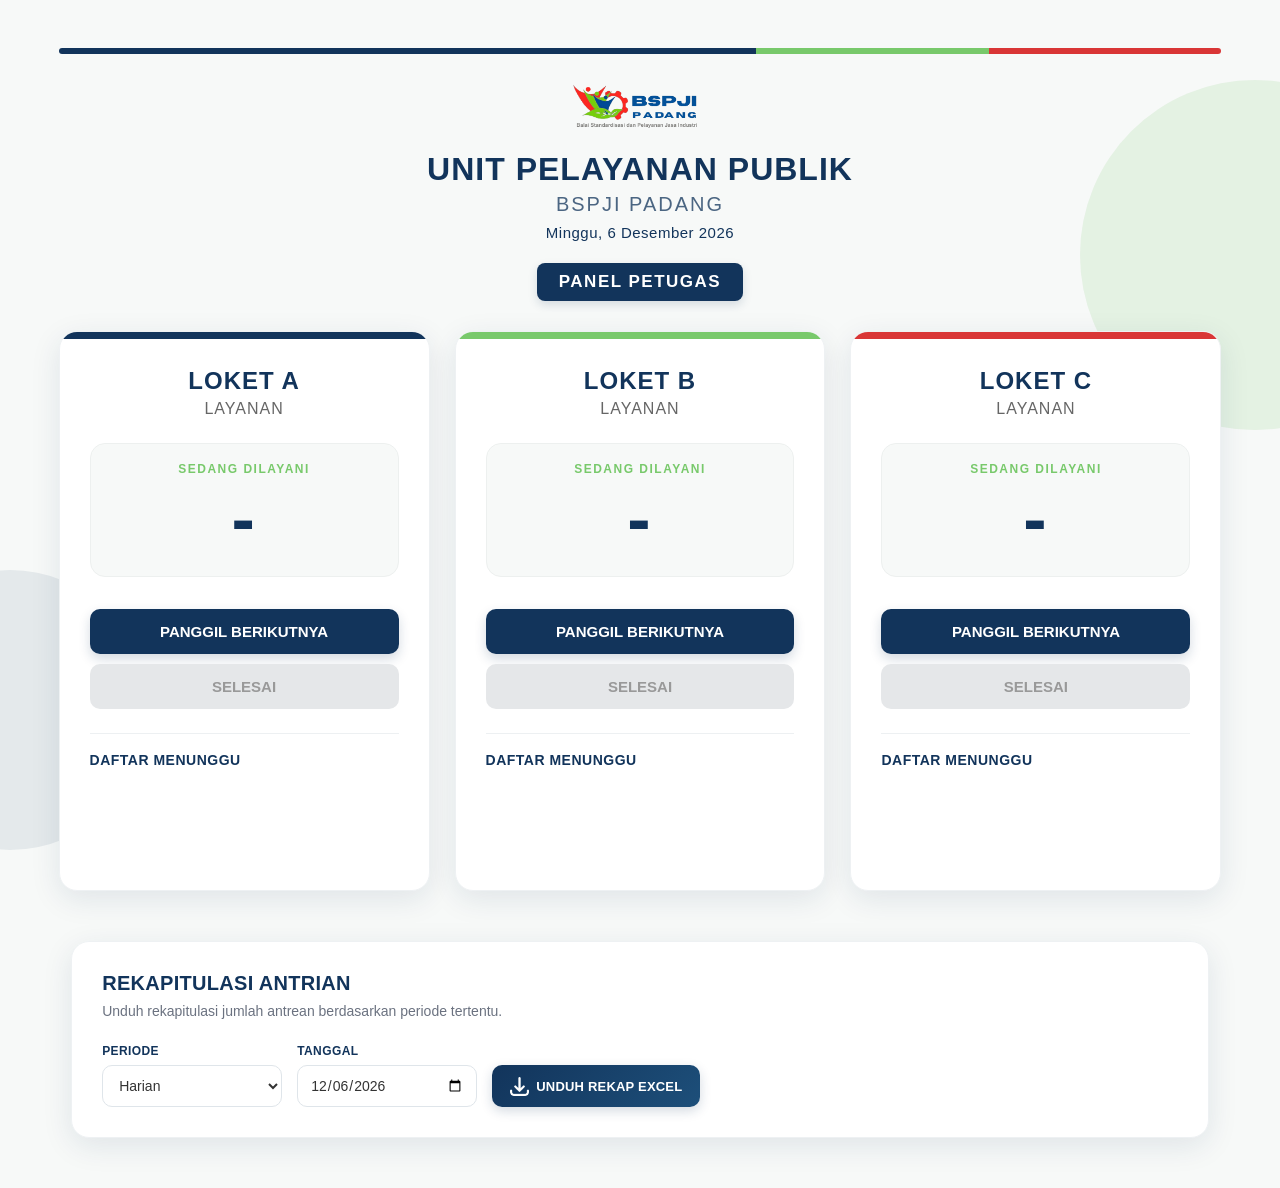
==== petugas-upp.html @ 0fad2600 "Add files via upload" ====
<!DOCTYPE html>

<html lang="id">

<head>
    <meta charset="UTF-8">
    <meta name="viewport" content="width=device-width, initial-scale=1.0">

<title>Panel Petugas - BSPJI Padang</title>

<link rel="icon" type="image/png" href="logo-favicon.png">
<link rel="stylesheet" href="style.css">

</head>

<body>
    <!-- ================= HEADER ================= -->

<div class="admin-header">

    <img
    src="logo-bspji-pdg.png"
    alt="Logo BSPJI Padang"
    class="logo-bspji"
    >

    <h1>UNIT PELAYANAN PUBLIK</h1>

    <h2>BSPJI PADANG</h2>

    <p id="tanggalHari"></p>

    <p>PANEL PETUGAS</p>

</div>

<div class="admin-container">

    <!-- ================= LOKET A ================= -->

    <div class="loket">

        <h2>LOKET A</h2>
        <h3 id="layananLoketA">LAYANAN</h3>

        <div
            id="nomorSekarangA"
            class="nomor-sekarang"
        >
            <span class="status-dilayani">
                SEDANG DILAYANI
            </span>

            <h1>-</h1>
        </div>

        <button
            id="btnPanggilA"
            onclick="panggilBerikutnya('A')"
        >
            PANGGIL BERIKUTNYA
        </button>

        <button
            id="btnSelesaiA"
            onclick="selesaikanAntrian('A')"
            disabled
        >
            SELESAI
        </button>

        <div
            id="daftarMenungguA"
        >
            <h3>DAFTAR MENUNGGU</h3>
        </div>

    </div>


    <!-- ================= LOKET B ================= -->

    <div class="loket">

        <h2>LOKET B</h2>
        <h3 id="layananLoketB">LAYANAN</h3>

        <div
            id="nomorSekarangB"
            class="nomor-sekarang"
        >
            <span class="status-dilayani">
                SEDANG DILAYANI
            </span>

            <h1>-</h1>
        </div>

        <button
            id="btnPanggilB"
            onclick="panggilBerikutnya('B')"
        >
            PANGGIL BERIKUTNYA
        </button>

        <button
            id="btnSelesaiB"
            onclick="selesaikanAntrian('B')"
            disabled
        >
            SELESAI
        </button>

        <div
            id="daftarMenungguB"
        >
            <h3>DAFTAR MENUNGGU</h3>
        </div>

    </div>


    <!-- ================= LOKET C ================= -->

    <div class="loket">

        <h2>LOKET C</h2>
        <h3 id="layananLoketC">LAYANAN</h3>

        <div
            id="nomorSekarangC"
            class="nomor-sekarang"
        >
            <span class="status-dilayani">
                SEDANG DILAYANI
            </span>

            <h1>-</h1>
        </div>

        <button
            id="btnPanggilC"
            onclick="panggilBerikutnya('C')"
        >
            PANGGIL BERIKUTNYA
        </button>

        <button
            id="btnSelesaiC"
            onclick="selesaikanAntrian('C')"
            disabled
        >
            SELESAI
        </button>

        <div
            id="daftarMenungguC"
        >
            <h3>DAFTAR MENUNGGU</h3>
        </div>

    </div>

</div>

<!-- ================= REKAPITULASI ================= -->

<div class="rekap-container">

    <div class="rekap-header">

        <h2>REKAPITULASI ANTRIAN</h2>

        <p>
            Unduh rekapitulasi jumlah antrean berdasarkan periode tertentu.
        </p>

    </div>


    <div class="rekap-form">

        <div class="rekap-field">

            <label for="periodeRekap">
                PERIODE
            </label>

            <select id="periodeRekap">

                <option value="harian">
                    Harian
                </option>

                <option value="mingguan">
                    Mingguan
                </option>

                <option value="bulanan">
                    Bulanan
                </option>

            </select>

        </div>


        <div
            class="rekap-field"
            id="fieldTanggal"
        >

            <label for="tanggalRekap">
                TANGGAL
            </label>

            <input
                type="date"
                id="tanggalRekap"
            >

        </div>


        <div
            class="rekap-field"
            id="fieldBulan"
            style="display: none;"
        >

            <label for="bulanRekap">
                BULAN
            </label>

            <input
                type="month"
                id="bulanRekap"
            >

        </div>

        <button
            id="btnDownloadRekap"
            type="button"
            onclick="downloadRekapExcel()"
        >
            <img
                src="icon-download.png"
                alt=""
                class="icon-download"
            >
            UNDUH REKAP EXCEL
        </button>

    </div>

</div>

</div>

<script src="https://cdn.sheetjs.com/xlsx-0.20.3/package/dist/xlsx.full.min.js"></script>

<script src="admin.js"></script>

</body>
</html>
---- style.css ----
/* ========================================
   GLOBAL FONT
======================================== */

* {
    font-family: Arial, sans-serif;
}

/* ========================================
   LOGO BSPJI
======================================== */

.logo-bspji {
    display: block;

    width: 140px;
    height: auto;

    margin: 0 auto 22px;
}

/* ========================================
   HALAMAN PENGUNJUNG
======================================== */

.container {
    width: 92%;
    max-width: 1200px;
    margin: 0 auto;
    padding: 40px 20px 60px;
    box-sizing: border-box;
    text-align: center;
    font-family: Arial, sans-serif;
}


/* ========================================
   HEADER PENGUNJUNG
======================================== */

.visitor-header {
    text-align: center;
}

.visitor-header::before {
    content: "";
    display: block;
    width: 100%;
    height: 6px;
    margin-bottom: 30px;

    background: linear-gradient(
        to right,
        #12345b 0%,
        #12345b 60%,
        #78c96b 60%,
        #78c96b 80%,
        #d93636 80%,
        #d93636 100%
    );

    border-radius: 10px;
}

.visitor-header h1 {
    margin: 0;
    font-size: 32px;
    font-weight: 700;
    color: #12345b;
    letter-spacing: 1px;
}

.visitor-header h2 {
    margin: 6px 0 0;
    font-size: 20px;
    font-weight: 500;
    color: #12345b;
    letter-spacing: 2px;
    opacity: 0.75;
}

.visitor-header p {
    display: inline-block;

    margin: 22px 0 0;
    padding: 9px 22px;

    font-size: 15px;
    font-weight: 700;
    color: #ffffff;

    background: #12345b;
    border-radius: 8px;

    letter-spacing: 1.5px;

    box-shadow: 0 4px 10px rgba(18, 52, 91, 0.15);
}


/* ========================================
   PILIH LAYANAN
======================================== */

.pilih-layanan {
    margin-top: 45px;
}

.pilih-layanan > h3 {
    margin: 0 0 25px;

    text-align: center;

    font-size: 18px;
    font-weight: 700;

    color: #12345b;
    letter-spacing: 1px;
}


/* ========================================
   CARD LAYANAN
======================================== */

.layanan {
    display: grid;

    grid-template-columns:
        repeat(3, minmax(0, 1fr));

    gap: 25px;

    align-items: stretch;
}

.layanan-card {
    position: relative;

    display: flex;
    flex-direction: column;

    background: #ffffff;

    padding: 35px 28px 28px;

    border-radius: 18px;

    box-shadow:
        0 8px 30px rgba(18, 52, 91, 0.10);

    border: 1px solid #eef1f3;

    overflow: hidden;

    box-sizing: border-box;

    text-align: center;

    min-height: 210px;
}


/* ========================================
   GARIS ATAS CARD
======================================== */

.layanan-card::before {
    content: "";

    position: absolute;

    top: 0;
    left: 0;

    width: 100%;
    height: 7px;

    background: #12345b;
}

.layanan-card.loket-a::before {
    background: #12345b;
}

.layanan-card.loket-b::before {
    background: #78a947;
}

.layanan-card.loket-c::before {
    background: #d32f2f;
}


/* ========================================
   BUTTON LAYANAN
======================================== */

.layanan-card button {
    width: 100%;
    min-height: 28px;
    padding: 3px 10px 3px 12px;

    display: flex;
    align-items: center;
    justify-content: space-between;

    border: 1px solid rgba(18, 52, 91, 0.08);
    border-radius: 12px;

    background: #12345b;
    color: #ffffff;

    font-size: 15px;
    font-weight: 600;
    letter-spacing: 0.2px;
    text-align: left;

    cursor: pointer;

    box-shadow: 0 4px 10px rgba(18, 52, 91, 0.18);

    transition:
        transform 0.18s ease,
        box-shadow 0.18s ease,
        background 0.18s ease;
}

.layanan-card button .arrow {
    font-size: 40px;
    font-weight: 300;
    line-height: 1;

    margin-left: 20px;
    margin-right: 10px;
    margin-bottom: 10px;

    opacity: 0.8;

    transition:
        transform 0.18s ease,
        opacity 0.18s ease;
}


.layanan-card button:hover {
    transform: translateY(-2px);
    box-shadow: 0 6px 15px rgba(18, 52, 91, 0.22);
}

.layanan-card button:hover .arrow {
    transform: translateX(4px);
}

.layanan-card button:active {
    transform: translateY(0);
    box-shadow: 0 2px 6px rgba(18, 52, 91, 0.15);
}

.layanan-card button.loket-a {
    background: linear-gradient(135deg, #12345b, #1d4f7a);
}

.layanan-card button.loket-b {
    background: linear-gradient(135deg, #5f8f35, #78a947);
    color: #ffffff;
}

.layanan-card button.loket-c {
    background: linear-gradient(135deg, #b71c1c, #d32f2f);
}

.layanan-card button:active {
    transform: translateY(0);
    box-shadow: 0 3px 8px rgba(18, 52, 91, 0.14);
}


/* ========================================
   DESKRIPSI LAYANAN
======================================== */

.layanan-card p {
    margin: 18px 5px 22px;

    font-size: 14px;
    text-align: left;

    line-height: 1.5;

    color: #777;

    flex: 1;

    display: flex;
    align-items: center;
    justify-content: center;
}


/* ========================================
   TOMBOL LOADING
======================================== */

.layanan-card button:disabled {
    opacity: 0.6;

    cursor: wait;

    transform: none;

    box-shadow: none;
}


/* ========================================
   HASIL NOMOR ANTRIAN
======================================== */

#hasil {
    margin-top: 35px;

    padding: 30px;

    background: #ffffff;

    border-radius: 18px;

    border: 1px solid #eef1f3;

    box-shadow: 0 8px 30px rgba(18, 52, 91, 0.10);

    text-align: center;
}

#hasil h2 {
    margin: 0 0 10px;

    font-size: 18px;

    color: #12345b;
}

#hasil h1 {
    margin: 10px 0;

    font-size: 65px;

    color: #12345b;

    letter-spacing: 2px;
}

#hasil p {
    margin: 0;

    font-size: 15px;

    color: #666;
}


/* ========================================
   RESPONSIVE
======================================== */

@media (max-width: 700px) {

    .container {
        width: 94%;
        padding: 30px 10px 40px;
    }

    .visitor-header h1 {
        font-size: 25px;
    }

    .visitor-header h2 {
        font-size: 17px;
    }

    .visitor-header p {
        font-size: 13px;
        padding: 8px 18px;
        margin-top: 18px;
    }

    .pilih-layanan {
        margin-top: 35px;
    }

    .pilih-layanan > h3 {
        font-size: 16px;
        margin-bottom: 18px;
    }

    .layanan {
        grid-template-columns: 1fr;
        gap: 18px;
    }

    .layanan-card {
        padding: 30px 20px 25px;
        min-height: 0;
    }

    .layanan-card button {
        font-size: 15px;
        padding: 10x;
    }

    .layanan-card p {
        font-size: 14px;
        margin-top: 14px;
    }

    #hasil {
        margin-top: 25px;
        padding: 25px 20px;
    }

    #hasil h2 {
        font-size: 16px;
    }

    #hasil h1 {
        font-size: 55px;
    }

    #hasil p {
        font-size: 14px;
    }
}


/* ========================================
   TOMBOL PETUGAS
======================================== */

.tombol-petugas {
    display: flex;

    gap: 12px;

    justify-content: center;

    margin: 20px 0;
}

.tombol-petugas button {
    padding: 14px 24px;

    border: none;

    border-radius: 10px;

    font-size: 16px;

    font-weight: bold;

    cursor: pointer;
}

.tombol-petugas button:disabled {
    opacity: 0.5;

    cursor: not-allowed;
}

/* ========================================
   MONITOR TV BSPJI PADANG
======================================== */

.tv-container {
    width: 92%;
    max-width: 1400px;
    margin: 0 auto;
    padding: 40px 20px;
    text-align: center;
}


/* ========================================
   BACKGROUND
======================================== */

body {
    background: #f7f9f8;
}


/* ========================================
   HEADER
======================================== */

.tv-container h1 {
    margin: 0;
    font-size: 34px;
    font-weight: 700;
    color: #12345b;
    letter-spacing: 1px;
}

.tv-container h2 {
    margin: 6px 0 0;
    font-size: 20px;
    font-weight: 500;
    color: #12345b;
    letter-spacing: 2px;
    opacity: 0.75;
}

.tv-container #tanggalHariTV {
    display: block;

    margin: 8px 0 20px;

    padding: 0;

    font-size: 18px;

    font-weight: 300;

    color: #12345b;

    letter-spacing: 0.5px;

    background: none;

    box-shadow: none;
}

/* garis warna khas BSPJI */

.tv-container::before {
    content: "";
    display: block;
    width: 100%;
    height: 6px;
    margin-bottom: 30px;

    background: linear-gradient(
        to right,
        #12345b 0%,
        #12345b 60%,
        #78c96b 60%,
        #78c96b 80%,
        #d93636 80%,
        #d93636 100%
    );

    border-radius: 10px;
}


/* ========================================
   JUDUL NOMOR
======================================== */

.judul-antrian {
    margin: 45px 0 25px;
    font-size: 20px;
    font-weight: 700;
    color: #12345b;
    letter-spacing: 2px;
}


/* ========================================
   TIGA LOKET
======================================== */

.loket-container {
    display: grid;
    grid-template-columns: repeat(3, 1fr);
    gap: 24px;
    width: 100%;
}


/* ========================================
   CARD LOKET
======================================== */

.loket {
    position: relative;

    background: #ffffff;

    border-radius: 20px;

    padding: 32px 30px 38px;

    box-shadow:
        0 8px 30px rgba(18, 52, 91, 0.08);

    overflow: hidden;
}


/* accent line di atas card */

.loket::before {
    content: "";
    position: absolute;

    top: 0;
    left: 0;

    width: 100%;
    height: 7px;

    background: #12345b;
}


/* warna accent setiap loket */

.loket:nth-child(2)::before {
    background: #78c96b;
}

.loket:nth-child(3)::before {
    background: #d93636;
}


/* ========================================
   JUDUL LOKET
======================================== */

.loket h3 {
    margin: 5px 0 8px;

    font-size: 24px;
    font-weight: 700;

    color: #12345b;

    letter-spacing: 1px;
}


/* NAMA LAYANAN */

.nama-layanan {
    margin: 0 0 25px;

    font-size: 17px;
    font-weight: 600;

    color: #555;
}


/* ========================================
   NOMOR ANTRIAN
======================================== */

.nomor-tv {
    margin: 20px 0 25px;

    font-size: clamp(70px, 8vw, 130px);

    line-height: 1;

    font-weight: 800;

    letter-spacing: 3px;

    color: #12345b;
}


/* ========================================
   LAYANAN
======================================== */

.layanan-tv {
    font-size: 20px;
    font-weight: 500;

    color: #555;

    min-height: 28px;
}


/* ========================================
   INSTRUKSI
======================================== */

.instruksi {
    margin-top: 45px;

    font-size: 27px;
    font-weight: 700;

    color: #12345b;

    letter-spacing: 0.5px;
}


/* accent kecil di instruksi */

.instruksi::before {
    content: "●";
    margin-right: 12px;
    color: #d93636;
}

.instruksi::after {
    content: "●";
    margin-left: 12px;
    color: #78c96b;
}


/* ========================================
   RESPONSIVE
======================================== */

@media (max-width: 800px) {

    .tv-container {
        padding: 30px 15px;
    }

    .loket-container {
        grid-template-columns: 1fr;
    }

    .nomor-tv {
        font-size: 80px;
    }

    .instruksi {
        font-size: 22px;
    }

}


/* ========================================
   DEKORASI BACKGROUND
======================================== */

body {
    position: relative;
    overflow-x: hidden;
    overflow-y: auto;
}


/* lingkaran hijau muda */

body::before {
    content: "";
    position: fixed;

    width: 350px;
    height: 350px;

    right: -150px;
    top: 80px;

    border-radius: 50%;

    background: rgba(120, 201, 107, 0.15);

    z-index: -1;
}


/* lingkaran biru tua */

body::after {
    content: "";
    position: fixed;

    width: 280px;
    height: 280px;

    left: -130px;
    bottom: 50px;

    border-radius: 50%;

    background: rgba(18, 52, 91, 0.08);

    z-index: -1;
}

/* ========================================
   ADMIN / PANEL PETUGAS
======================================== */

.admin-container {
    width: 92%;
    max-width: 1400px;

    margin: 20px auto 50px;

    display: grid;
    grid-template-columns: repeat(3, 1fr);
    gap: 25px;

    align-items: start;
}


/* ========================================
   CARD LOKET
======================================== */

.admin-container .loket {
    position: relative;

    background: #ffffff;

    padding: 30px;
    border-radius: 18px;

    box-shadow: 0 8px 30px rgba(18, 52, 91, 0.10);

    text-align: center;

    overflow: hidden;

    height: 560px;

    box-sizing: border-box;

    border: 1px solid #eef1f3;
}


/* ========================================
   GARIS WARNA DI ATAS CARD
======================================== */

.admin-container .loket::before {
    content: "";

    position: absolute;

    top: 0;
    left: 0;

    width: 100%;
    height: 7px;

    background: #12345b;
}


/* LOKET B */
.admin-container .loket:nth-child(2)::before {
    background: #78c96b;
}

/* LOKET C */
.admin-container .loket:nth-child(3)::before {
    background: #d93636;
}


/* ========================================
   JUDUL LOKET
======================================== */

.admin-container .loket h2 {
    margin: 5px 0 5px;

    font-size: 24px;

    color: #12345b;

    letter-spacing: 1px;
}

.admin-container .loket h3 {
    margin: 0 0 25px;

    font-size: 16px;

    color: #666;

    font-weight: 500;
}


/* ========================================
   NOMOR SEKARANG
======================================== */

.nomor-sekarang {
    background: #f7f9f8;

    border-radius: 15px;

    padding: 18px 20px;

    margin-bottom: 22px;

    border: 1px solid #edf0ef;
}

.nomor-sekarang h1 {
    margin: 0;

    font-size: 70px;

    color: #12345b;

    letter-spacing: 2px;

    line-height: 1.1;
}

/* ========================================
   STATUS SEDANG DILAYANI
======================================== */

.status-dilayani {
    display: block;

    margin-bottom: 5px;

    font-size: 12px;

    font-weight: 700;

    color: #78c96b;

    letter-spacing: 1.5px;
}


/* ========================================
   JUMLAH ANTRIAN
======================================== */

.jumlah-antrian {
    color: #78c96b;

    font-size: 13px;

    font-weight: 600;

    letter-spacing: 0.3px;
}


/* ========================================
   TIDAK ADA ANTRIAN
======================================== */

.antrian-kosong {
    margin: 5px 0;

    color: #999;

    font-size: 13px;

    font-style: italic;
}


/* ========================================
   BUTTON
======================================== */

.admin-container button {
    width: 100%;

    padding: 14px 20px;

    margin-top: 10px;

    border: none;

    border-radius: 10px;

    font-size: 15px;

    font-weight: 700;

    cursor: pointer;

    transition:
        transform 0.15s ease,
        box-shadow 0.15s ease,
        opacity 0.15s ease;
}


/* ========================================
   PANGGIL BERIKUTNYA
======================================== */

.admin-container button:not(:disabled) {
    background: #12345b;

    color: #ffffff;

    box-shadow: 0 5px 12px rgba(18, 52, 91, 0.18);
}

.admin-container button:not(:disabled):hover {
    opacity: 0.94;

    transform: translateY(-1px);

    box-shadow: 0 7px 16px rgba(18, 52, 91, 0.22);
}

.admin-container button:not(:disabled):active {
    transform: translateY(0);

    box-shadow: 0 3px 8px rgba(18, 52, 91, 0.15);
}


/* ========================================
   SELESAI
======================================== */

/*
   Tombol selesai dibuat hijau.
   Kalau disabled, tetap abu-abu.
*/

.admin-container button:disabled {
    background: #e5e7e9;

    color: #999;

    cursor: not-allowed;

    box-shadow: none;
}


/*
   Saat tombol SELESAI aktif,
   kita target berdasarkan posisi tombol kedua
*/

.admin-container .loket button:nth-of-type(2):not(:disabled) {
    background: #78c96b;

    color: #ffffff;

    box-shadow: 0 5px 12px rgba(120, 201, 107, 0.20);
}

.admin-container .loket button:nth-of-type(2):not(:disabled):hover {
    opacity: 0.94;

    transform: translateY(-1px);

    box-shadow: 0 7px 16px rgba(120, 201, 107, 0.25);
}


/* ========================================
   DAFTAR MENUNGGU
======================================== */

.admin-container [id^="daftarMenunggu"] {
    margin-top: 24px;
    text-align: left;
    border-top: 1px solid #edf0f2;
    padding-top: 18px;
    box-sizing: border-box;
}

.list-antrian-scroll {
    max-height: 145px;
    overflow-y: auto;
    padding-right: 5px;
    scrollbar-width: thin;
    scrollbar-color: #c7cdd3 transparent;
}

.list-antrian-scroll::-webkit-scrollbar {
    width: 5px;
}

.list-antrian-scroll::-webkit-scrollbar-track {
    background: transparent;
}

.list-antrian-scroll::-webkit-scrollbar-thumb {
    background: #c7cdd3;
    border-radius: 10px;
}

.list-antrian-scroll::-webkit-scrollbar-thumb:hover {
    background: #12345b;
}

/* ========================================
   JUDUL DAFTAR MENUNGGU
======================================== */

.admin-container [id^="daftarMenunggu"] h3 {
    margin: 0 0 12px;

    font-size: 14px;

    color: #12345b;

    font-weight: 700;

    letter-spacing: 0.5px;
}


/* ========================================
   ITEM ANTRIAN
======================================== */

.admin-container .antrian-item {
    display: flex;

    justify-content: space-between;

    align-items: center;

    padding: 10px 13px;

    margin-bottom: 7px;

    background: #f7f9f8;

    border: 1px solid #edf0ef;

    border-radius: 8px;

    font-size: 14px;

    transition: background 0.15s ease;
}

.admin-container .antrian-item:hover {
    background: #f0f4f2;
}

.admin-container .antrian-item strong {
    color: #12345b;

    font-size: 16px;

    font-weight: 700;
}


/* ========================================
   HEADER ADMIN
======================================== */

.admin-header {
    width: 92%;
    max-width: 1200px;

    margin: 0 auto;

    padding: 40px 20px 10px;

    text-align: center;

}


/* GARIS 3 WARNA BSPJI */

.admin-header::before {
    content: "";

    display: block;

    width: 100%;
    height: 6px;

    margin-bottom: 30px;

    background: linear-gradient(
        to right,
        #12345b 0%,
        #12345b 60%,
        #78c96b 60%,
        #78c96b 80%,
        #d93636 80%,
        #d93636 100%
    );

    border-radius: 10px;
}


.admin-header h1 {
    margin: 0;

    font-size: 32px;

    font-weight: 700;

    color: #12345b;

    letter-spacing: 1px;
}

.admin-header h2 {
    margin: 5px 0 0;

    font-size: 20px;

    font-weight: 500;

    color: #12345b;

    letter-spacing: 2px;

    opacity: 0.75;
}


/* TANGGAL */

.admin-header #tanggalHari {
    display: block;

    margin: 8px 0 0;

    padding: 0;

    font-size: 15px;

    font-weight: 300;

    color: #12345b;

    letter-spacing: 0.5px;

    background: none;

    box-shadow: none;
}

.admin-header p {
    display: inline-block;

    margin: 22px 0 0;

    padding: 9px 22px;

    font-size: 17px;

    font-weight: 700;

    color: #ffffff;

    background: #12345b;

    border-radius: 8px;

    letter-spacing: 1.5px;

    box-shadow: 0 4px 10px rgba(18, 52, 91, 0.15);
}

/* ========================================
   RESPONSIVE ADMIN
======================================== */

/* TABLET */
@media (max-width: 1000px) {

    .admin-container {
        grid-template-columns: 1fr 1fr;
        gap: 20px;
    }

}


/* HP */
@media (max-width: 600px) {

    .admin-container {
        grid-template-columns: 1fr;
        margin-top: 20px;
    }

    .admin-header {
        padding-top: 30px;
    }

    .admin-container .loket {
        height: auto;
        min-height: 600px;
    }

}

/* ========================================
   POPUP NOMOR ANTRIAN
======================================== */

.popup-overlay {
    position: fixed;

    top: 0;
    left: 0;

    width: 100vw;
    height: 100vh;

    display: none;

    align-items: center;
    justify-content: center;

    padding: 20px;

    box-sizing: border-box;

    background: rgba(18, 52, 91, 0.45);

    z-index: 99999;
}


/* POPUP AKTIF */

.popup-overlay.aktif {
    display: flex;
}


/* ========================================
   CARD POPUP
======================================== */

.popup-antrian {
    position: relative;

    width: 100%;
    max-width: 430px;

    padding: 35px 30px 30px;

    box-sizing: border-box;

    background: #ffffff;

    border-radius: 20px;

    box-shadow:
        0 15px 50px rgba(18, 52, 91, 0.25);

    text-align: center;

    z-index: 100000;

    animation: popupMasuk 0.2s ease;
}


/* ========================================
   ANIMASI POPUP
======================================== */

@keyframes popupMasuk {

    from {
        opacity: 0;
        transform: scale(0.95);
    }

    to {
        opacity: 1;
        transform: scale(1);
    }

}


/* ========================================
   JUDUL POPUP
======================================== */

.popup-antrian h2 {
    margin: 0 0 15px;

    font-size: 18px;

    font-weight: 700;

    color: #12345b;

    letter-spacing: 1px;
}


/* ========================================
   NOMOR
======================================== */

.popup-antrian h1 {
    margin: 5px 0 8px;

    font-size: 72px;

    line-height: 1;

    font-weight: 800;

    color: #12345b;

    letter-spacing: 3px;
}


/* ========================================
   LAYANAN
======================================== */

.popup-antrian > p {
    margin: 0;

    font-size: 16px;

    font-weight: 600;

    color: #555;
}


/* ========================================
   PESAN SIMPAN
======================================== */

.popup-antrian .pesan-simpan {
    margin: 22px 15px 25px;

    font-size: 13px;

    line-height: 1.5;

    font-weight: 400;

    color: #777;
}


/* ========================================
   TOMBOL UNDUH
======================================== */

.popup-antrian .btn-unduh {
    width: 100%;

    padding: 14px 20px;

    border: none;

    border-radius: 10px;

    background: #12345b;

    color: #ffffff;

    font-size: 15px;

    font-weight: 700;

    letter-spacing: 0.5px;

    cursor: pointer;

    box-shadow:
        0 5px 12px rgba(18, 52, 91, 0.18);

    transition:
        transform 0.15s ease,
        opacity 0.15s ease;
}


.popup-antrian .btn-unduh:hover {
    opacity: 0.94;

    transform: translateY(-1px);
}


/* ========================================
   TOMBOL TUTUP
======================================== */

.popup-antrian .btn-tutup {
    width: 100%;

    padding: 13px 20px;

    margin-top: 10px;

    border: 1px solid #dfe3e6;

    border-radius: 10px;

    background: #ffffff;

    color: #666;

    font-size: 14px;

    font-weight: 700;

    cursor: pointer;

    transition:
        background 0.15s ease,
        color 0.15s ease;
}


.popup-antrian .btn-tutup:hover {
    background: #f5f7f7;

    color: #12345b;
}


/* ========================================
   TOMBOL LOADING
======================================== */

.layanan-card button:disabled {
    opacity: 0.6;

    cursor: wait;

    transform: none;

    box-shadow: none;
}


/* ========================================
   RESPONSIVE POPUP
======================================== */

@media (max-width: 500px) {

    .popup-overlay {
        padding: 18px;
    }


    .popup-antrian {
        padding: 30px 22px 25px;

        border-radius: 18px;
    }


    .popup-antrian h2 {
        font-size: 16px;
    }


    .popup-antrian h1 {
        font-size: 60px;
    }


    .popup-antrian > p {
        font-size: 15px;
    }


    .popup-antrian .pesan-simpan {
        font-size: 12px;
    }

}

/* ========================================
   REKAPITULASI ANTRIAN
======================================== */

.rekap-container {
    width: 90%;
    max-width: 1200px;
    margin: 35px auto 50px;

    padding: 30px;

    background: #ffffff;

    border-radius: 18px;

    box-shadow:
        0 8px 30px rgba(18, 52, 91, 0.10);

    border: 1px solid #eef1f3;

    box-sizing: border-box;
}


.rekap-header {
    margin-bottom: 25px;
}


.rekap-header h2 {
    margin: 0;

    color: #12345b;

    font-size: 20px;
    font-weight: 700;

    letter-spacing: 0.3px;
}


.rekap-header p {
    margin: 8px 0 0;

    color: #6b7280;

    font-size: 14px;
}


/* ========================================
   FORM REKAP
======================================== */

.rekap-form {
    display: flex;
    align-items: flex-end;
    gap: 15px;

    flex-wrap: wrap;
}


.rekap-field {
    display: flex;
    flex-direction: column;

    gap: 7px;
}


.rekap-field label {
    color: #12345b;

    font-size: 12px;
    font-weight: 700;

    letter-spacing: 0.4px;
}


.rekap-field select,
.rekap-field input {
    height: 42px;

    min-width: 180px;

    padding: 0 12px;

    border: 1px solid #dfe5ea;
    border-radius: 10px;

    background: #ffffff;

    color: #333333;

    font-family: inherit;
    font-size: 14px;

    box-sizing: border-box;

    outline: none;

    transition:
        border-color 0.18s ease,
        box-shadow 0.18s ease;
}


.rekap-field select:focus,
.rekap-field input:focus {
    border-color: #12345b;

    box-shadow:
        0 0 0 3px rgba(18, 52, 91, 0.08);
}


/* ========================================
   TOMBOL DOWNLOAD
======================================== */

#btnDownloadRekap {
    height: 42px;

    padding: 0 18px;

    border: none;
    border-radius: 10px;

    background: linear-gradient(
        135deg,
        #12345b,
        #1d4f7a
    );

    color: #ffffff;

    font-family: inherit;
    font-size: 13px;
    font-weight: 700;

    letter-spacing: 0.2px;

    cursor: pointer;

    box-shadow:
        0 4px 12px rgba(18, 52, 91, 0.18);

    transition:
        transform 0.18s ease,
        box-shadow 0.18s ease,
        background 0.18s ease;
}


#btnDownloadRekap:hover {
    transform: translateY(-1px);

    box-shadow:
        0 6px 16px rgba(18, 52, 91, 0.22);
}


#btnDownloadRekap:active {
    transform: translateY(0);
}

#btnDownloadRekap {
    display: flex;
    align-items: center;
    justify-content: center;
    gap: 7px;
}

#btnDownloadRekap .icon-download {
    width: 19px;
    height: 19px;
    object-fit: contain;
    filter: brightness(0) invert(1);
}


/* ========================================
   MOBILE
======================================== */

@media (max-width: 700px) {

    .rekap-container {
        width: 94%;

        margin: 25px auto 35px;

        padding: 25px 20px;
    }


    .rekap-header h2 {
        font-size: 18px;
    }


    .rekap-header p {
        font-size: 13px;

        line-height: 1.5;
    }


    .rekap-form {
        flex-direction: column;

        align-items: stretch;

        gap: 15px;
    }


    .rekap-field {
        width: 100%;
    }


    .rekap-field select,
    .rekap-field input {
        width: 100%;

        min-width: 0;

        height: 42px;
    }


    #btnDownloadRekap {
        width: 100%;

        height: 42px;
    }

}
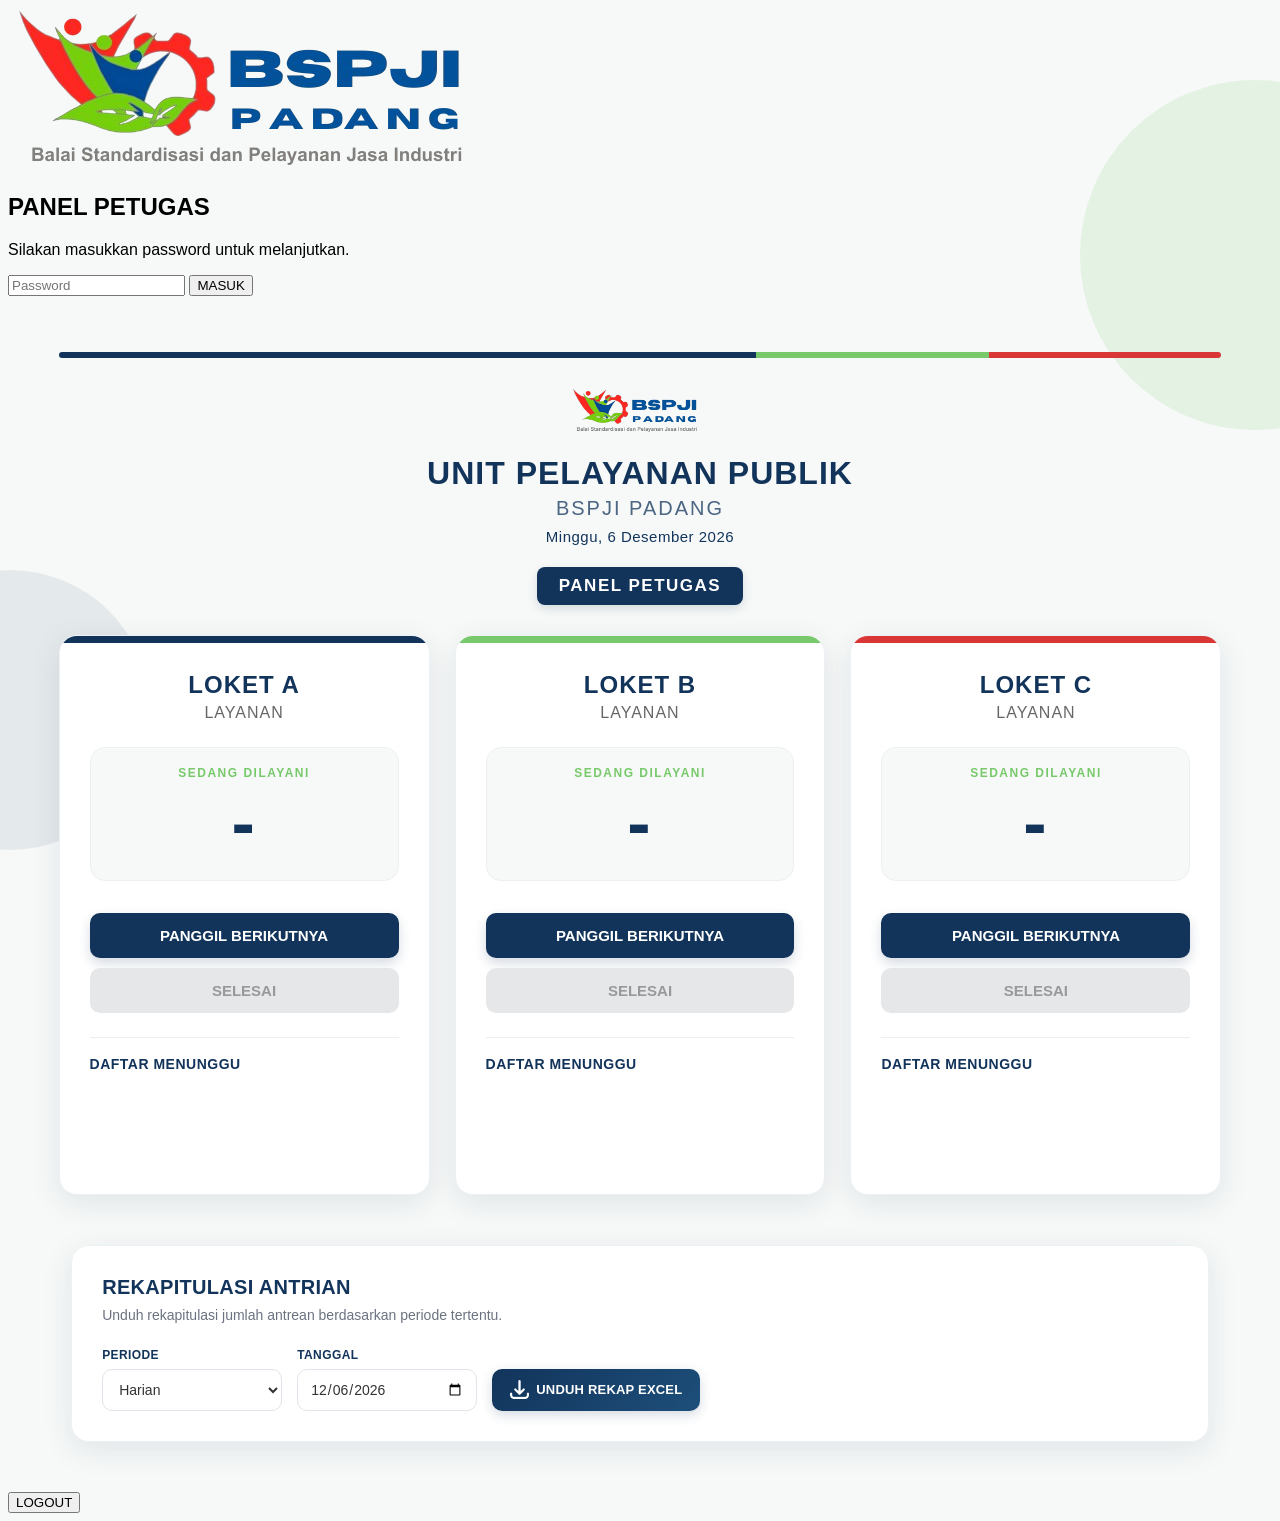
==== commit a2c424c3: "Update petugas-upp.html" ====
--- a/petugas-upp.html
+++ b/petugas-upp.html
@@ -14,27 +14,75 @@
 </head>
 
 <body>
+
+    <!-- ================= LOGIN PETUGAS ================= -->
+    
+    <div id="loginOverlay" class="login-overlay">
+    
+        <div class="login-box">
+    
+            <img
+                src="logo-bspji-pdg.png"
+                alt="Logo BSPJI Padang"
+                class="login-logo"
+            >
+    
+            <h2>PANEL PETUGAS</h2>
+    
+            <p>
+                Silakan masukkan password untuk melanjutkan.
+            </p>
+    
+            <input
+                type="password"
+                id="passwordAdmin"
+                placeholder="Password"
+                autocomplete="current-password"
+            >
+    
+            <button
+                type="button"
+                id="btnLogin"
+                onclick="loginAdmin()"
+            >
+                MASUK
+            </button>
+    
+            <p
+                id="loginError"
+                class="login-error"
+            ></p>
+    
+        </div>
+    
+    </div>
+    
+    
+    <!-- ================= KONTEN PETUGAS ================= -->
+    
+    <div id="adminContent">
+        
     <!-- ================= HEADER ================= -->
 
-<div class="admin-header">
-
-    <img
-    src="logo-bspji-pdg.png"
-    alt="Logo BSPJI Padang"
-    class="logo-bspji"
-    >
-
-    <h1>UNIT PELAYANAN PUBLIK</h1>
-
-    <h2>BSPJI PADANG</h2>
-
-    <p id="tanggalHari"></p>
-
-    <p>PANEL PETUGAS</p>
-
-</div>
-
-<div class="admin-container">
+    <div class="admin-header">
+
+        <img
+            src="logo-bspji-pdg.png"
+            alt="Logo BSPJI Padang"
+            class="logo-bspji"
+        >
+
+        <h1>UNIT PELAYANAN PUBLIK</h1>
+
+        <h2>BSPJI PADANG</h2>
+
+        <p id="tanggalHari"></p>
+
+        <p>PANEL PETUGAS</p>
+
+    </div>
+
+    <div class="admin-container">
 
     <!-- ================= LOKET A ================= -->
 
@@ -256,6 +304,14 @@
 
 </div>
 
+<button
+    type="button"
+    class="btn-logout"
+    onclick="logoutAdmin()"
+>
+    LOGOUT
+</button>
+
 </div>
 
 <script src="https://cdn.sheetjs.com/xlsx-0.20.3/package/dist/xlsx.full.min.js"></script>
